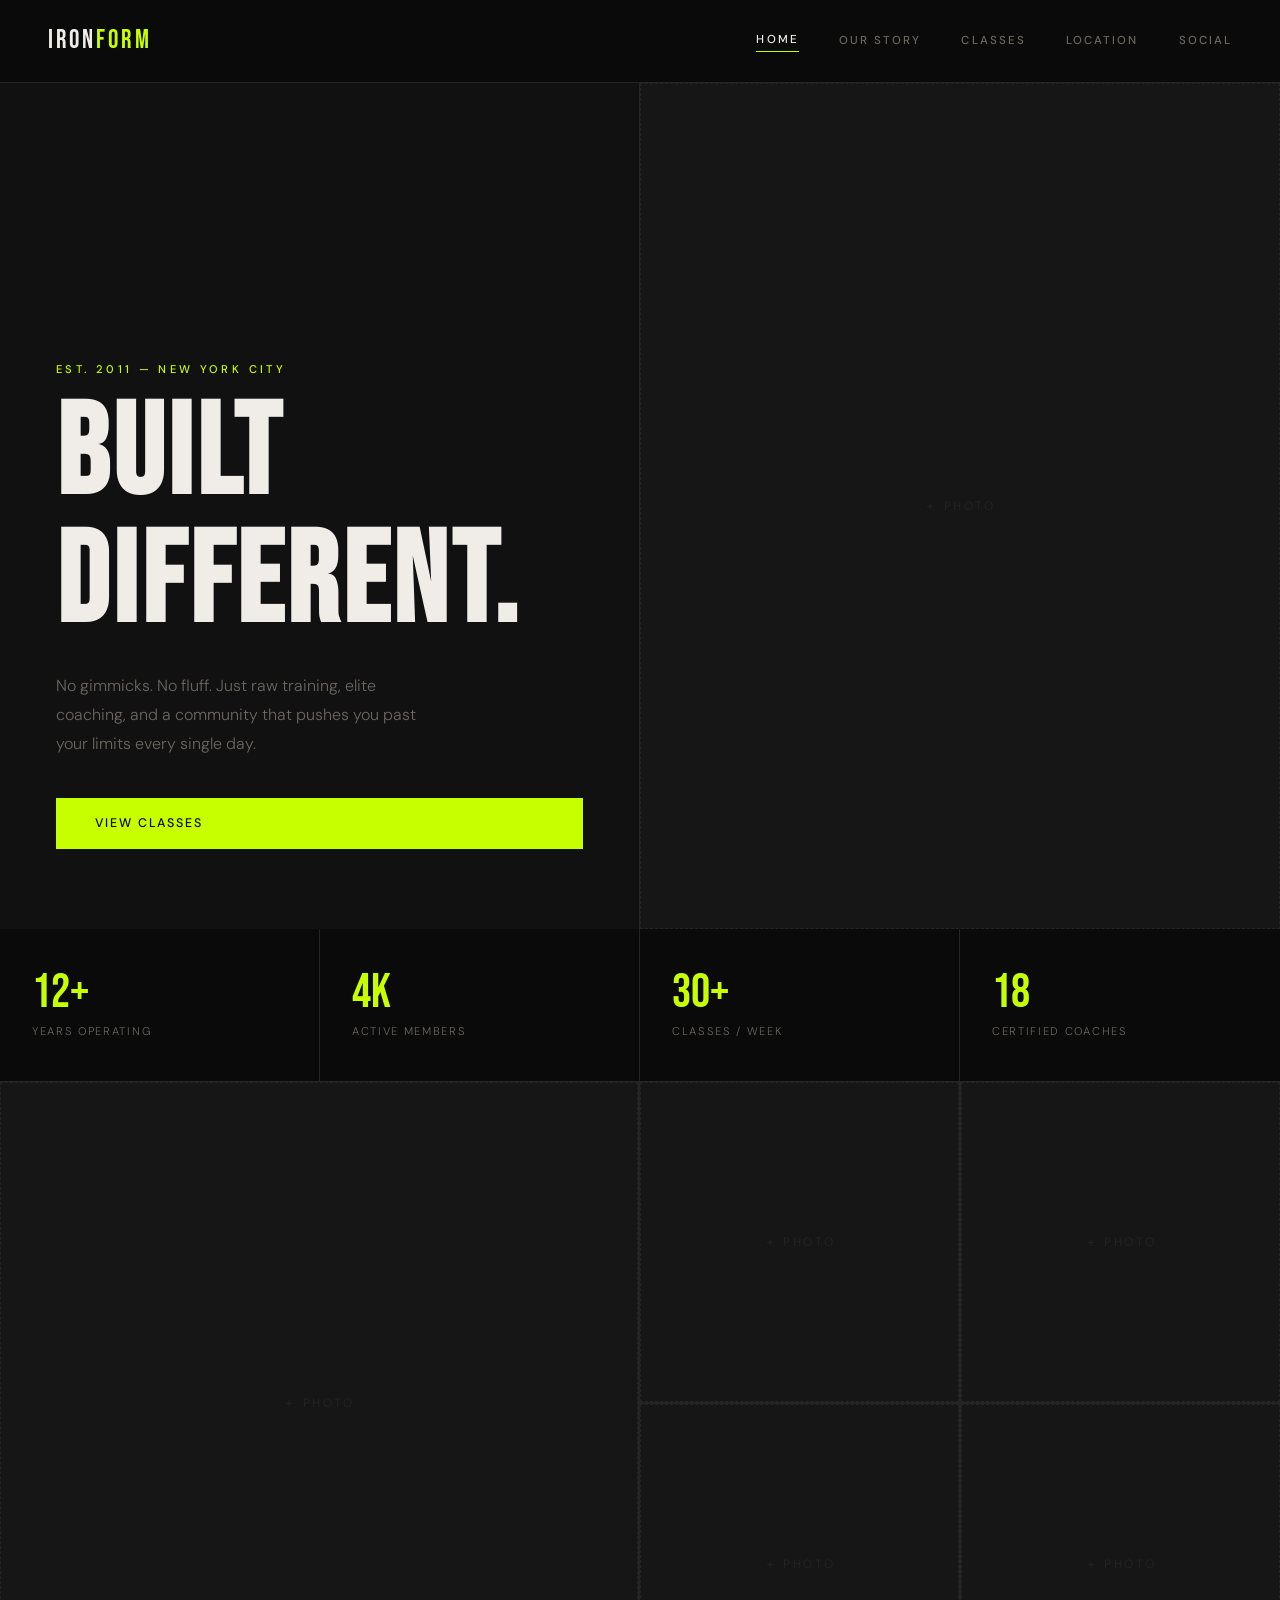
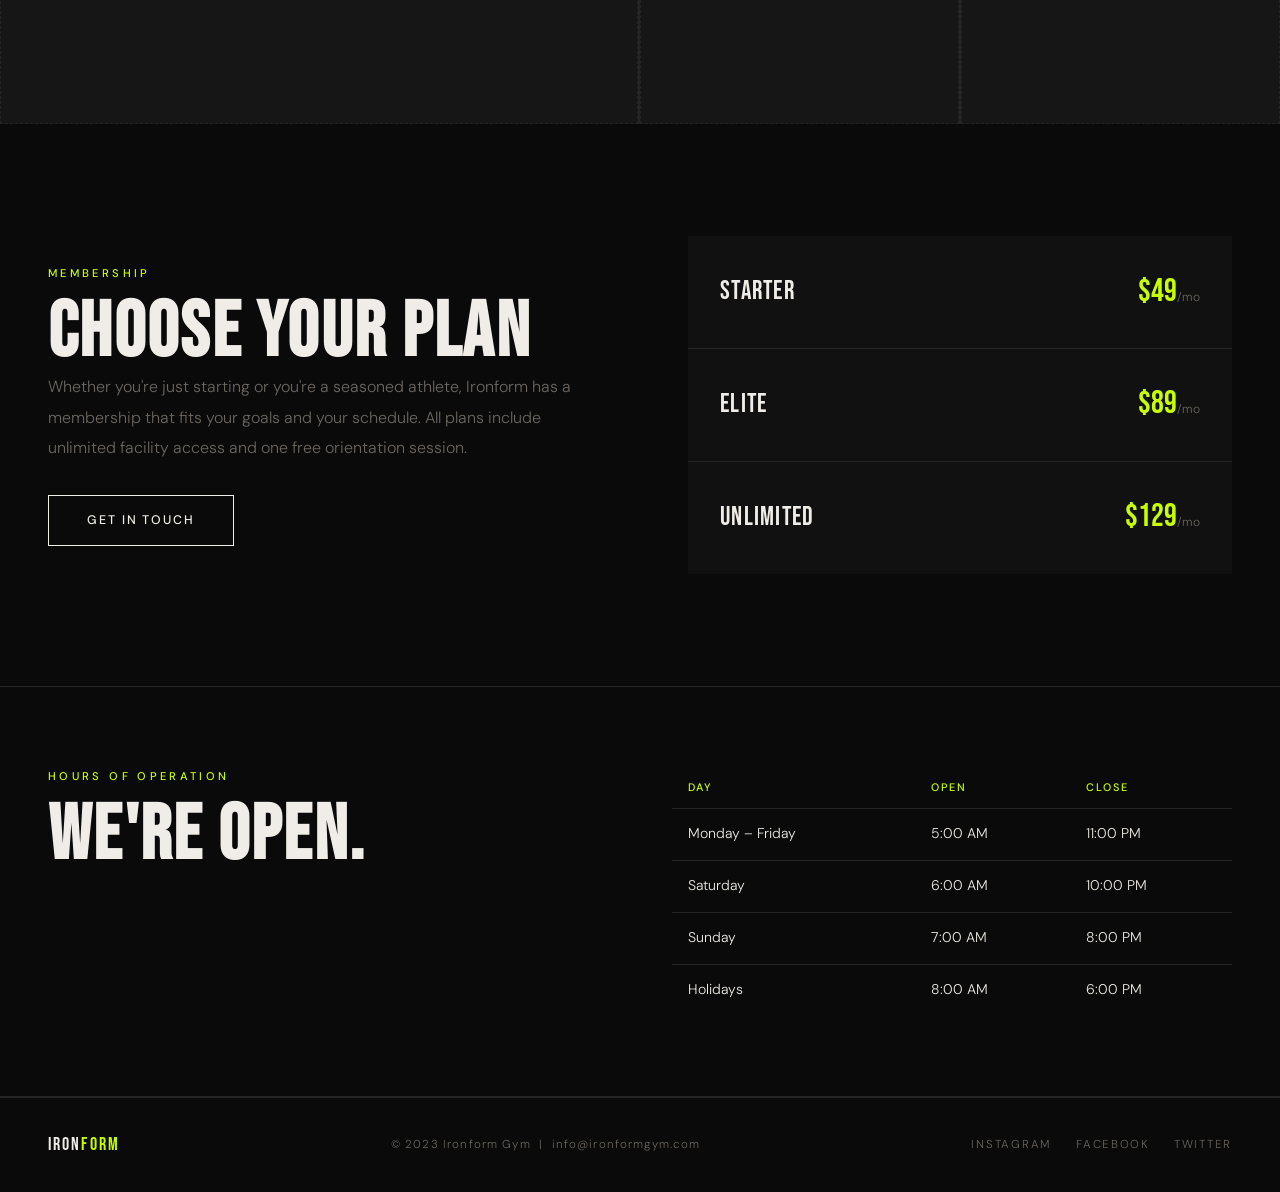
==== index.html @ 866c74dd "Add files via upload" ====
<!DOCTYPE html>
<html lang="en">
<head>
  <meta charset="UTF-8"/>
  <meta name="viewport" content="width=device-width, initial-scale=1.0"/>
  <title>Ironform Gym – Home</title>
  <link rel="stylesheet" href="style.css"/>
</head>
<body>

<header>
  <div class="logo">IRON<span>FORM</span></div>
  <nav>
    <a href="index.html" class="active">Home</a>
    <a href="history.html">Our Story</a>
    <a href="menu.html">Classes</a>
    <a href="location.html">Location</a>
    <a href="social.html">Social</a>
  </nav>
</header>

<!-- HERO -->
<section class="hero">
  <div class="hero-left fade-in">
    <span class="eyebrow">Est. 2011 — New York City</span>
    <h1>BUILT<br>DIFFERENT.</h1>
    <p>No gimmicks. No fluff. Just raw training, elite coaching, and a community that pushes you past your limits every single day.</p>
    <a href="menu.html" class="btn btn-accent fade-in-2">View Classes</a>
  </div>
  <div class="hero-right fade-in-3">
    <!-- Replace src with your photo path e.g. ../Images/hero.jpg -->
    <div class="img-ph" style="min-height:100%;"></div>
  </div>
</section>

<!-- STATS BAR -->
<div class="stats-bar">
  <div class="stat">
    <div class="stat-number">12+</div>
    <div class="stat-label">Years Operating</div>
  </div>
  <div class="stat">
    <div class="stat-number">4K</div>
    <div class="stat-label">Active Members</div>
  </div>
  <div class="stat">
    <div class="stat-number">30+</div>
    <div class="stat-label">Classes / Week</div>
  </div>
  <div class="stat">
    <div class="stat-number">18</div>
    <div class="stat-label">Certified Coaches</div>
  </div>
</div>

<!-- PHOTO GRID -->
<div class="photo-grid">
  <!-- Replace each div with: <img src="../Images/yourphoto.jpg" alt="description"/> -->
  <div class="photo-grid-item span-row"><div class="img-ph"></div></div>
  <div class="photo-grid-item"><div class="img-ph"></div></div>
  <div class="photo-grid-item"><div class="img-ph"></div></div>
  <div class="photo-grid-item"><div class="img-ph"></div></div>
  <div class="photo-grid-item"><div class="img-ph"></div></div>
</div>

<!-- MEMBERSHIP TEASER -->
<section class="membership-teaser">
  <div>
    <span class="eyebrow">Membership</span>
    <h2>CHOOSE YOUR PLAN</h2>
    <p>Whether you're just starting or you're a seasoned athlete, Ironform has a membership that fits your goals and your schedule. All plans include unlimited facility access and one free orientation session.</p>
    <a href="location.html" class="btn">Get In Touch</a>
  </div>
  <div class="plan-cards">
    <div class="plan-card">
      <span class="plan-name">STARTER</span>
      <span class="plan-price">$49<span>/mo</span></span>
    </div>
    <div class="plan-card">
      <span class="plan-name">ELITE</span>
      <span class="plan-price">$89<span>/mo</span></span>
    </div>
    <div class="plan-card">
      <span class="plan-name">UNLIMITED</span>
      <span class="plan-price">$129<span>/mo</span></span>
    </div>
  </div>
</section>

<!-- HOURS -->
<section class="hours-home">
  <div>
    <span class="eyebrow">Hours of Operation</span>
    <h2>WE'RE OPEN.</h2>
  </div>
  <table class="hours-table">
    <thead>
      <tr><th>Day</th><th>Open</th><th>Close</th></tr>
    </thead>
    <tbody>
      <tr><td>Monday – Friday</td><td>5:00 AM</td><td>11:00 PM</td></tr>
      <tr><td>Saturday</td><td>6:00 AM</td><td>10:00 PM</td></tr>
      <tr><td>Sunday</td><td>7:00 AM</td><td>8:00 PM</td></tr>
      <tr><td>Holidays</td><td>8:00 AM</td><td>6:00 PM</td></tr>
    </tbody>
  </table>
</section>

<footer>
  <div class="footer-logo">IRON<span>FORM</span></div>
  <p>© 2023 Ironform Gym &nbsp;|&nbsp; <a href="mailto:info@ironformgym.com">info@ironformgym.com</a></p>
  <div class="social-icons">
    <a href="https://instagram.com" target="_blank">Instagram</a>
    <a href="https://facebook.com" target="_blank">Facebook</a>
    <a href="https://twitter.com" target="_blank">Twitter</a>
  </div>
</footer>

</body>
</html>
---- style.css ----
/* =========================================
   IRONFORM GYM — Shared Stylesheet
   CST2319 Web Programming Final Project
   Aesthetic: Dark editorial minimalism
   ========================================= */

@import url('https://fonts.googleapis.com/css2?family=Bebas+Neue&family=DM+Sans:ital,wght@0,300;0,400;0,500;1,300&display=swap');

/* ---- Variables ---- */
:root {
  --black:    #0a0a0a;
  --off-black: #111111;
  --panel:    #161616;
  --border:   #252525;
  --white:    #f0ede8;
  --dim:      #6b6660;
  --accent:   #c8ff00;
  --sans:     'DM Sans', sans-serif;
  --display:  'Bebas Neue', sans-serif;
}

/* ---- Reset ---- */
*, *::before, *::after { box-sizing: border-box; margin: 0; padding: 0; }
html { scroll-behavior: smooth; }
body {
  font-family: var(--sans);
  background: var(--black);
  color: var(--white);
  line-height: 1.7;
  font-weight: 300;
}
img { display: block; max-width: 100%; }
a { color: inherit; text-decoration: none; }

/* ---- Typography ---- */
h1, h2, h3 { font-family: var(--display); letter-spacing: .03em; line-height: 1; }
h1 { font-size: clamp(3.5rem, 10vw, 8rem); }
h2 { font-size: clamp(2.2rem, 6vw, 5rem); }
h3 { font-size: clamp(1.4rem, 3vw, 2rem); }

.eyebrow {
  font-size: .7rem;
  letter-spacing: .3em;
  text-transform: uppercase;
  color: var(--accent);
  font-weight: 500;
  display: block;
  margin-bottom: .8rem;
}

/* ---- Buttons ---- */
.btn {
  display: inline-block;
  padding: .85rem 2.4rem;
  font-family: var(--sans);
  font-size: .78rem;
  font-weight: 500;
  letter-spacing: .15em;
  text-transform: uppercase;
  border: 1px solid var(--white);
  color: var(--white);
  transition: background .22s, color .22s;
  cursor: pointer;
  background: transparent;
}
.btn:hover { background: var(--white); color: var(--black); }

.btn-accent {
  background: var(--accent);
  color: var(--black);
  border-color: var(--accent);
}
.btn-accent:hover { background: transparent; color: var(--accent); }

/* ---- Header / Nav ---- */
header {
  position: sticky; top: 0; z-index: 200;
  display: flex; align-items: center; justify-content: space-between;
  padding: 1.2rem 3rem;
  background: var(--black);
  border-bottom: 1px solid var(--border);
}
.logo {
  font-family: var(--display);
  font-size: 1.6rem;
  letter-spacing: .12em;
}
.logo span { color: var(--accent); }

nav { display: flex; gap: 2.5rem; align-items: center; }
nav a {
  font-size: .72rem; font-weight: 500;
  letter-spacing: .18em; text-transform: uppercase;
  color: var(--dim); transition: color .2s;
}
nav a:hover, nav a.active { color: var(--white); }
nav a.active { border-bottom: 1px solid var(--accent); padding-bottom: 2px; }

/* ---- Fade-in ---- */
@keyframes fadeUp {
  from { opacity: 0; transform: translateY(18px); }
  to   { opacity: 1; transform: translateY(0); }
}
.fade-in   { animation: fadeUp .7s ease both; }
.fade-in-2 { animation: fadeUp .7s .15s ease both; }
.fade-in-3 { animation: fadeUp .7s .3s ease both; }

/* ==========================================
   IMAGE PLACEHOLDER
   ========================================== */
.img-ph {
  width: 100%; height: 100%;
  display: flex; align-items: center; justify-content: center;
  flex-direction: column; gap: .5rem;
  background: var(--panel);
  border: 1px dashed var(--border);
  color: var(--dim); font-size: .7rem;
  letter-spacing: .15em; text-transform: uppercase;
}
.img-ph::before { content: '＋ photo'; font-size: .75rem; color: var(--border); letter-spacing: .2em; }

/* ==========================================
   HOME PAGE
   ========================================== */

/* Hero */
.hero {
  min-height: 94vh;
  display: grid;
  grid-template-columns: 1fr 1fr;
}
.hero-left {
  display: flex; flex-direction: column; justify-content: flex-end;
  padding: 5rem 3.5rem;
  background: var(--off-black);
  border-right: 1px solid var(--border);
}
.hero-left h1 { margin-bottom: 1.5rem; }
.hero-left p { color: var(--dim); max-width: 380px; margin-bottom: 2.5rem; font-size: 1rem; line-height: 1.8; }
.hero-right {
  position: relative; overflow: hidden;
  background: var(--panel);
  min-height: 500px;
}
.hero-right img { width: 100%; height: 100%; object-fit: cover; }

/* Stats bar */
.stats-bar {
  display: grid;
  grid-template-columns: repeat(4, 1fr);
  border-bottom: 1px solid var(--border);
}
.stat {
  padding: 2.5rem 2rem;
  border-right: 1px solid var(--border);
  transition: background .25s;
}
.stat:last-child { border-right: none; }
.stat:hover { background: var(--panel); }
.stat-number { font-family: var(--display); font-size: 3rem; color: var(--accent); line-height: 1; margin-bottom: .3rem; }
.stat-label  { font-size: .7rem; letter-spacing: .15em; text-transform: uppercase; color: var(--dim); }

/* Photo grid */
.photo-grid {
  display: grid;
  grid-template-columns: 2fr 1fr 1fr;
  grid-template-rows: 320px 320px;
  gap: 2px;
  background: var(--border);
}
.photo-grid-item { overflow: hidden; position: relative; }
.photo-grid-item.span-row { grid-row: span 2; }
.photo-grid-item img { width: 100%; height: 100%; object-fit: cover; transition: transform .5s ease; }
.photo-grid-item:hover img { transform: scale(1.04); }

/* Membership teaser */
.membership-teaser {
  padding: 7rem 3rem;
  display: grid;
  grid-template-columns: 1fr 1fr;
  gap: 6rem;
  align-items: center;
  border-bottom: 1px solid var(--border);
}
.membership-teaser p { color: var(--dim); margin-bottom: 2rem; line-height: 1.9; }

.plan-cards { display: flex; flex-direction: column; gap: 1px; background: var(--border); }
.plan-card {
  background: var(--off-black); padding: 1.8rem 2rem;
  display: flex; justify-content: space-between; align-items: center;
  transition: background .25s;
}
.plan-card:hover { background: var(--panel); }
.plan-name  { font-family: var(--display); font-size: 1.6rem; letter-spacing: .05em; }
.plan-price { font-family: var(--display); font-size: 2rem; color: var(--accent); }
.plan-price span { font-family: var(--sans); font-size: .75rem; color: var(--dim); }

/* Hours on home */
.hours-home {
  padding: 5rem 3rem;
  display: grid;
  grid-template-columns: 1fr 1fr;
  gap: 4rem;
  border-bottom: 1px solid var(--border);
}
.hours-home h2 { margin-bottom: 2rem; }

/* ==========================================
   SHARED HOURS TABLE
   ========================================== */
.hours-table { width: 100%; border-collapse: collapse; font-size: .88rem; }
.hours-table th {
  text-align: left; padding: .7rem 1rem;
  font-family: var(--sans); font-weight: 500;
  font-size: .68rem; letter-spacing: .18em; text-transform: uppercase;
  color: var(--accent); border-bottom: 1px solid var(--border);
}
.hours-table td { padding: .85rem 1rem; border-bottom: 1px solid var(--border); color: var(--white); font-weight: 300; }
.hours-table tr:last-child td { border-bottom: none; }
.hours-table tbody tr:hover td { color: var(--accent); }

/* ==========================================
   HISTORY PAGE
   ========================================== */
.page-hero { padding: 6rem 3rem 4rem; border-bottom: 1px solid var(--border); }
.page-hero h1 { max-width: 900px; }

.history-intro {
  display: grid; grid-template-columns: 1fr 1fr;
  border-bottom: 1px solid var(--border);
}
.history-intro-img {
  min-height: 500px; background: var(--panel);
  overflow: hidden; border-right: 1px solid var(--border);
}
.history-intro-img img { width: 100%; height: 100%; object-fit: cover; }
.history-intro-text {
  padding: 5rem 3.5rem;
  display: flex; flex-direction: column; justify-content: center;
}
.history-intro-text p { color: var(--dim); margin-bottom: 1.2rem; line-height: 1.9; max-width: 460px; }

.timeline { padding: 6rem 3rem; max-width: 800px; margin: 0 auto; }
.timeline > h2 { margin-bottom: 4rem; }
.tl-item {
  display: grid; grid-template-columns: 100px 1fr;
  gap: 2rem; padding: 2.5rem 0;
  border-bottom: 1px solid var(--border);
}
.tl-item:last-child { border-bottom: none; }
.tl-year { font-family: var(--display); font-size: 2.5rem; color: var(--accent); line-height: 1; padding-top: .2rem; }
.tl-body h3 { margin-bottom: .6rem; font-size: 1.3rem; }
.tl-body p  { color: var(--dim); font-size: .92rem; line-height: 1.8; }

/* ==========================================
   MENU / CLASSES PAGE
   ========================================== */
.jump-links {
  display: flex; gap: 0; border-bottom: 1px solid var(--border); overflow-x: auto;
}
.jump-links a {
  flex-shrink: 0; padding: 1.2rem 2rem;
  font-size: .7rem; letter-spacing: .18em; text-transform: uppercase;
  color: var(--dim); border-right: 1px solid var(--border);
  transition: color .2s, background .2s;
}
.jump-links a:hover { color: var(--white); background: var(--panel); }

.schedule-section {
  padding: 4rem 3rem; border-bottom: 1px solid var(--border);
  max-width: 900px; margin: 0 auto;
}
.schedule-section > h2 { margin-bottom: 3rem; }

.class-item {
  display: grid; grid-template-columns: 1fr auto;
  gap: 2rem; align-items: start;
  padding: 1.8rem 0; border-bottom: 1px solid var(--border);
}
.class-item:last-child { border-bottom: none; }
.class-name  { font-family: var(--display); font-size: 1.7rem; letter-spacing: .04em; margin-bottom: .3rem; }
.class-desc  { color: var(--dim); font-size: .88rem; line-height: 1.7; }
.class-tag   {
  display: inline-block; margin-top: .6rem;
  border: 1px solid var(--border); color: var(--dim);
  font-size: .65rem; letter-spacing: .15em; text-transform: uppercase;
  padding: .25rem .7rem;
}
.class-time  { font-family: var(--display); font-size: 1.3rem; color: var(--accent); text-align: right; white-space: nowrap; }
.class-duration { font-size: .72rem; letter-spacing: .12em; text-transform: uppercase; color: var(--dim); text-align: right; margin-top: .3rem; }

/* ==========================================
   LOCATION PAGE
   ========================================== */
.location-split {
  display: grid; grid-template-columns: 1fr 1fr;
  min-height: 60vh; border-bottom: 1px solid var(--border);
}
.map-area {
  background: var(--panel); border-right: 1px solid var(--border);
  display: flex; align-items: center; justify-content: center;
  color: var(--dim); font-size: .75rem; letter-spacing: .15em; text-transform: uppercase;
  flex-direction: column; gap: .5rem; min-height: 400px;
}
.map-area::before { content: '📍'; font-size: 2rem; margin-bottom: .5rem; }

.contact-info { padding: 5rem 3.5rem; display: flex; flex-direction: column; justify-content: center; gap: 2rem; }
.contact-info h2 { margin-bottom: .5rem; }
.contact-row { display: flex; flex-direction: column; gap: .3rem; border-bottom: 1px solid var(--border); padding-bottom: 1.5rem; }
.contact-row-label { font-size: .68rem; letter-spacing: .2em; text-transform: uppercase; color: var(--accent); }
.contact-row-value { font-size: 1rem; color: var(--white); }
.contact-row-value a { color: var(--white); border-bottom: 1px solid var(--border); transition: border-color .2s; }
.contact-row-value a:hover { border-color: var(--accent); }

.contact-form-section {
  padding: 5rem 3rem;
  display: grid; grid-template-columns: 1fr 1fr;
  gap: 6rem; align-items: start;
  border-bottom: 1px solid var(--border);
}
.contact-form-section > div:first-child p { color: var(--dim); line-height: 1.9; margin-top: 1rem; }

.form-group { margin-bottom: 1.4rem; }
.form-group label {
  display: block; font-size: .68rem; letter-spacing: .2em;
  text-transform: uppercase; color: var(--dim); margin-bottom: .5rem;
}
.form-group input,
.form-group textarea {
  width: 100%;
  background: var(--panel); border: 1px solid var(--border);
  color: var(--white); font-family: var(--sans); font-size: .92rem; font-weight: 300;
  padding: .85rem 1rem; outline: none; transition: border-color .2s;
}
.form-group input:focus,
.form-group textarea:focus { border-color: var(--accent); }
.form-group textarea { height: 120px; resize: vertical; }

/* ==========================================
   FOOTER
   ========================================== */
footer {
  display: flex; align-items: center; justify-content: space-between;
  padding: 2rem 3rem; border-top: 1px solid var(--border);
  font-size: .72rem; letter-spacing: .1em; color: var(--dim);
  flex-wrap: wrap; gap: 1rem;
}
footer a { color: var(--dim); transition: color .2s; }
footer a:hover { color: var(--accent); }
.footer-logo { font-family: var(--display); font-size: 1.1rem; color: var(--white); letter-spacing: .12em; }
.footer-logo span { color: var(--accent); }
.social-icons { display: flex; gap: 1.5rem; font-size: .72rem; letter-spacing: .15em; text-transform: uppercase; }
.social-icons a { color: var(--dim); }
.social-icons a:hover { color: var(--accent); }

/* ==========================================
   RESPONSIVE
   ========================================== */
@media (max-width: 900px) {
  header { padding: 1rem 1.5rem; }
  .hero  { grid-template-columns: 1fr; }
  .hero-right { min-height: 300px; }
  .stats-bar { grid-template-columns: 1fr 1fr; }
  .photo-grid { grid-template-columns: 1fr 1fr; grid-template-rows: 240px 240px 240px; }
  .photo-grid-item.span-row { grid-row: span 1; }
  .membership-teaser, .hours-home, .history-intro, .contact-form-section { grid-template-columns: 1fr; gap: 2rem; }
  .location-split { grid-template-columns: 1fr; }
  nav { gap: 1.2rem; }
  footer { flex-direction: column; text-align: center; }
}
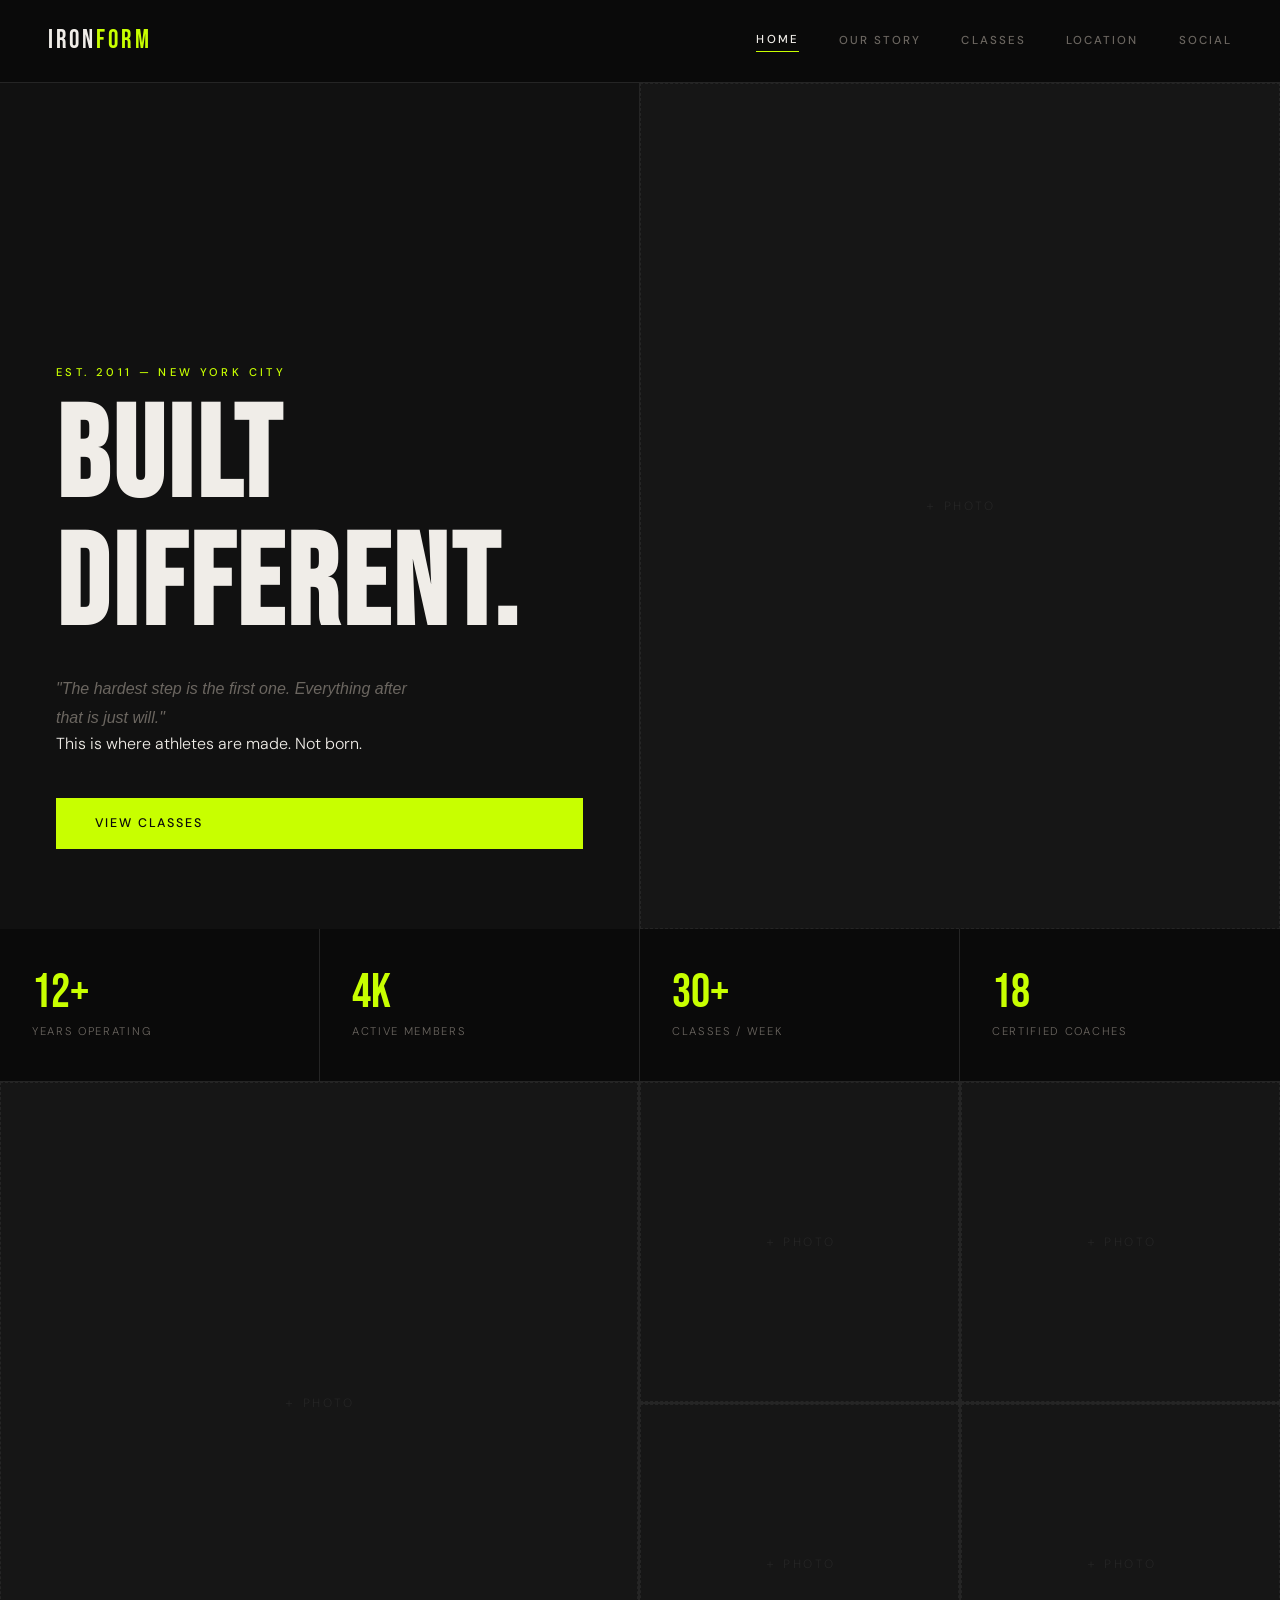
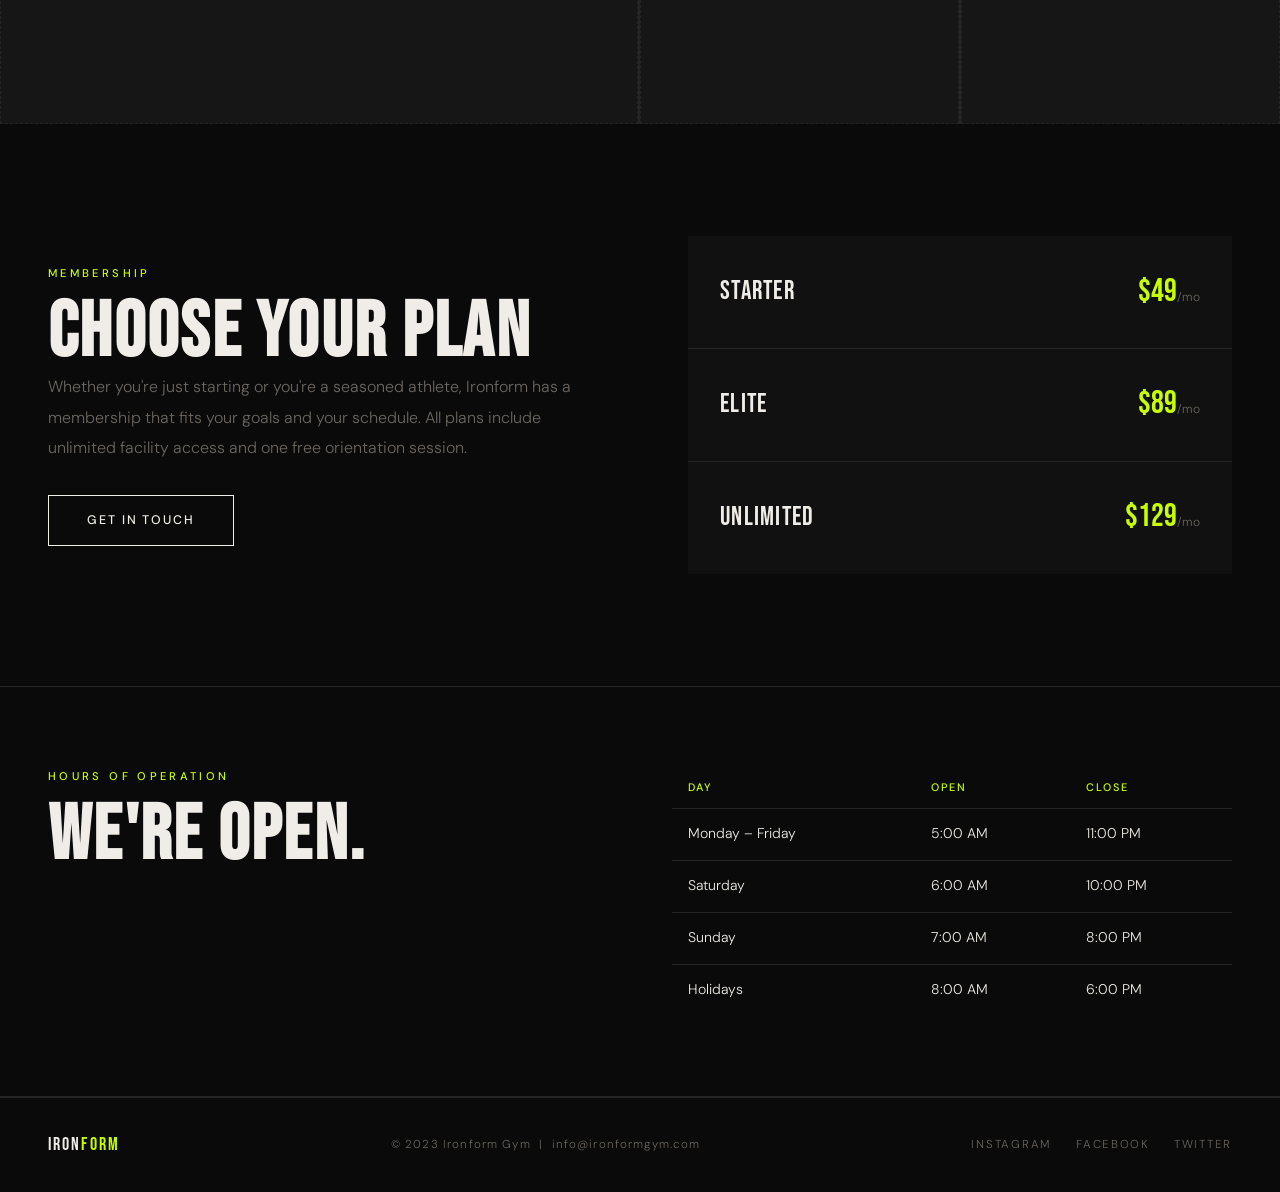
==== commit a370cc3b: "Rename index (2).html to index.html" ====
--- a/index.html
+++ b/index.html
@@ -24,7 +24,8 @@
   <div class="hero-left fade-in">
     <span class="eyebrow">Est. 2011 — New York City</span>
     <h1>BUILT<br>DIFFERENT.</h1>
-    <p>No gimmicks. No fluff. Just raw training, elite coaching, and a community that pushes you past your limits every single day.</p>
+    <p style="font-style:italic; color:var(--dim); margin-bottom:.6rem;">"The hardest step is the first one. Everything after that is just will."</p>
+    <p style="margin-top:-.8rem; margin-bottom:2.5rem; color:var(--white); font-style:normal;">This is where athletes are made. Not born.</p>
     <a href="menu.html" class="btn btn-accent fade-in-2">View Classes</a>
   </div>
   <div class="hero-right fade-in-3">
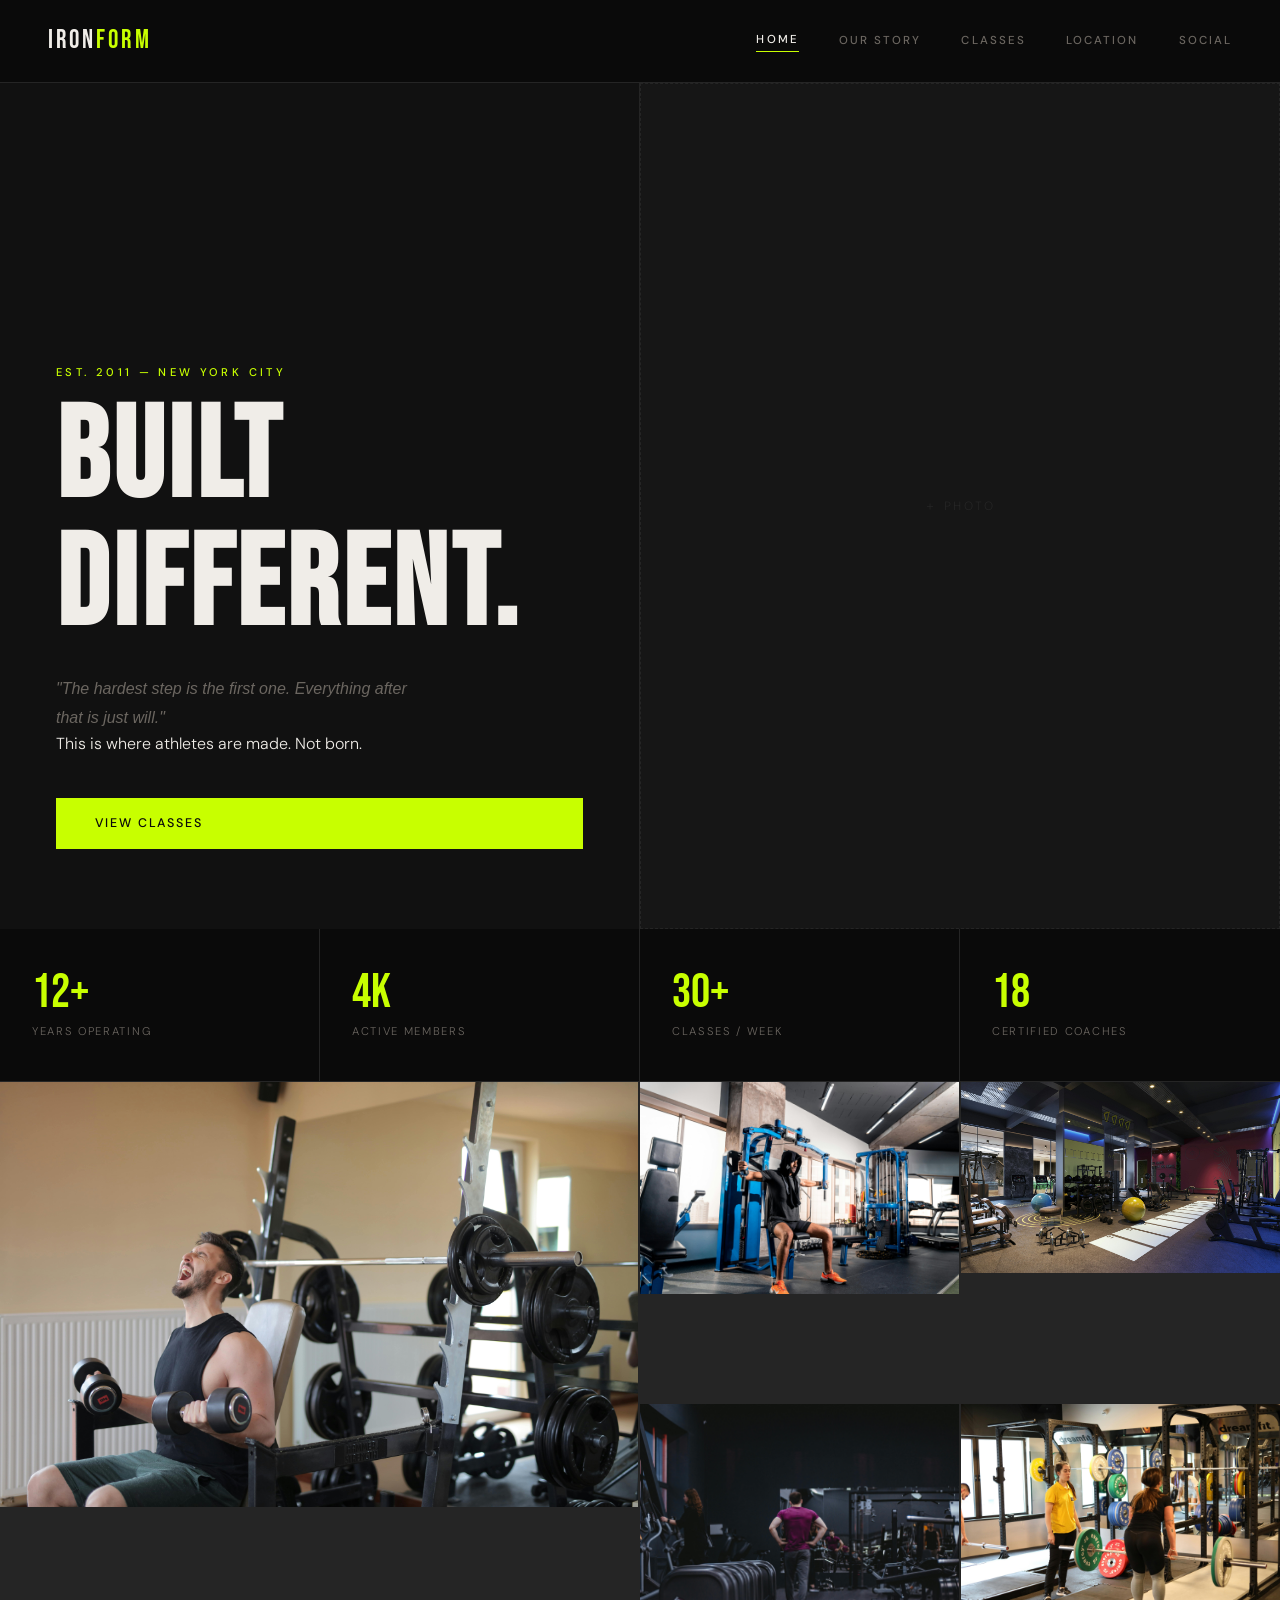
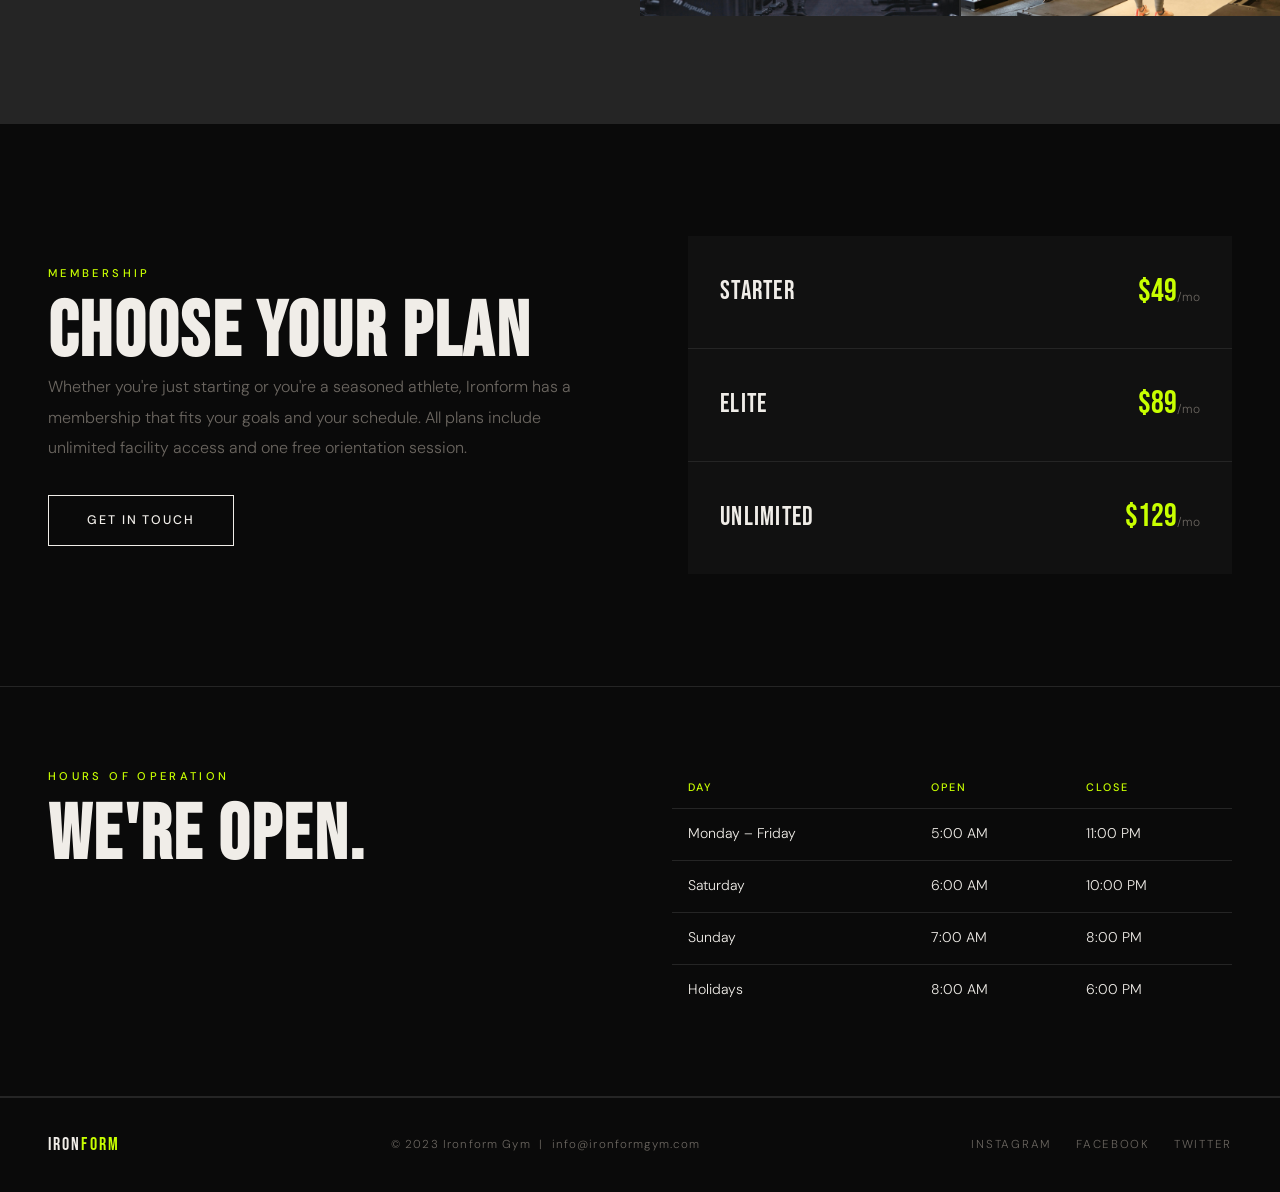
==== commit 30e6a2ab: "Added Images Still needs some work." ====
--- a/index.html
+++ b/index.html
@@ -57,11 +57,19 @@
 <!-- PHOTO GRID -->
 <div class="photo-grid">
   <!-- Replace each div with: <img src="../Images/yourphoto.jpg" alt="description"/> -->
-  <div class="photo-grid-item span-row"><div class="img-ph"></div></div>
+
+  <img src="./Images/pexels-olly-3917658.jpg" alt="description"/>
+  <img src="./Images/pexels-elkady-14616295.jpg" alt="description"/>
+  <img src="./Images/pexels-eyecon-design-500632474-17211446.jpg" alt="description"/>
+  <img src=""/>
+  <img src="./Images/pexels-sarazhizmailov-13104546.jpg" alt="description"/>
+  <img src="./Images/pexels-jose-antonio-otegui-auzmendi-2150489988-31255961.jpg" alt="description"/>
+
+  <!-- <div class="photo-grid-item span-row"><div class="img-ph"></div></div>
   <div class="photo-grid-item"><div class="img-ph"></div></div>
   <div class="photo-grid-item"><div class="img-ph"></div></div>
   <div class="photo-grid-item"><div class="img-ph"></div></div>
-  <div class="photo-grid-item"><div class="img-ph"></div></div>
+  <div class="photo-grid-item"><div class="img-ph"></div></div> -->
 </div>
 
 <!-- MEMBERSHIP TEASER -->
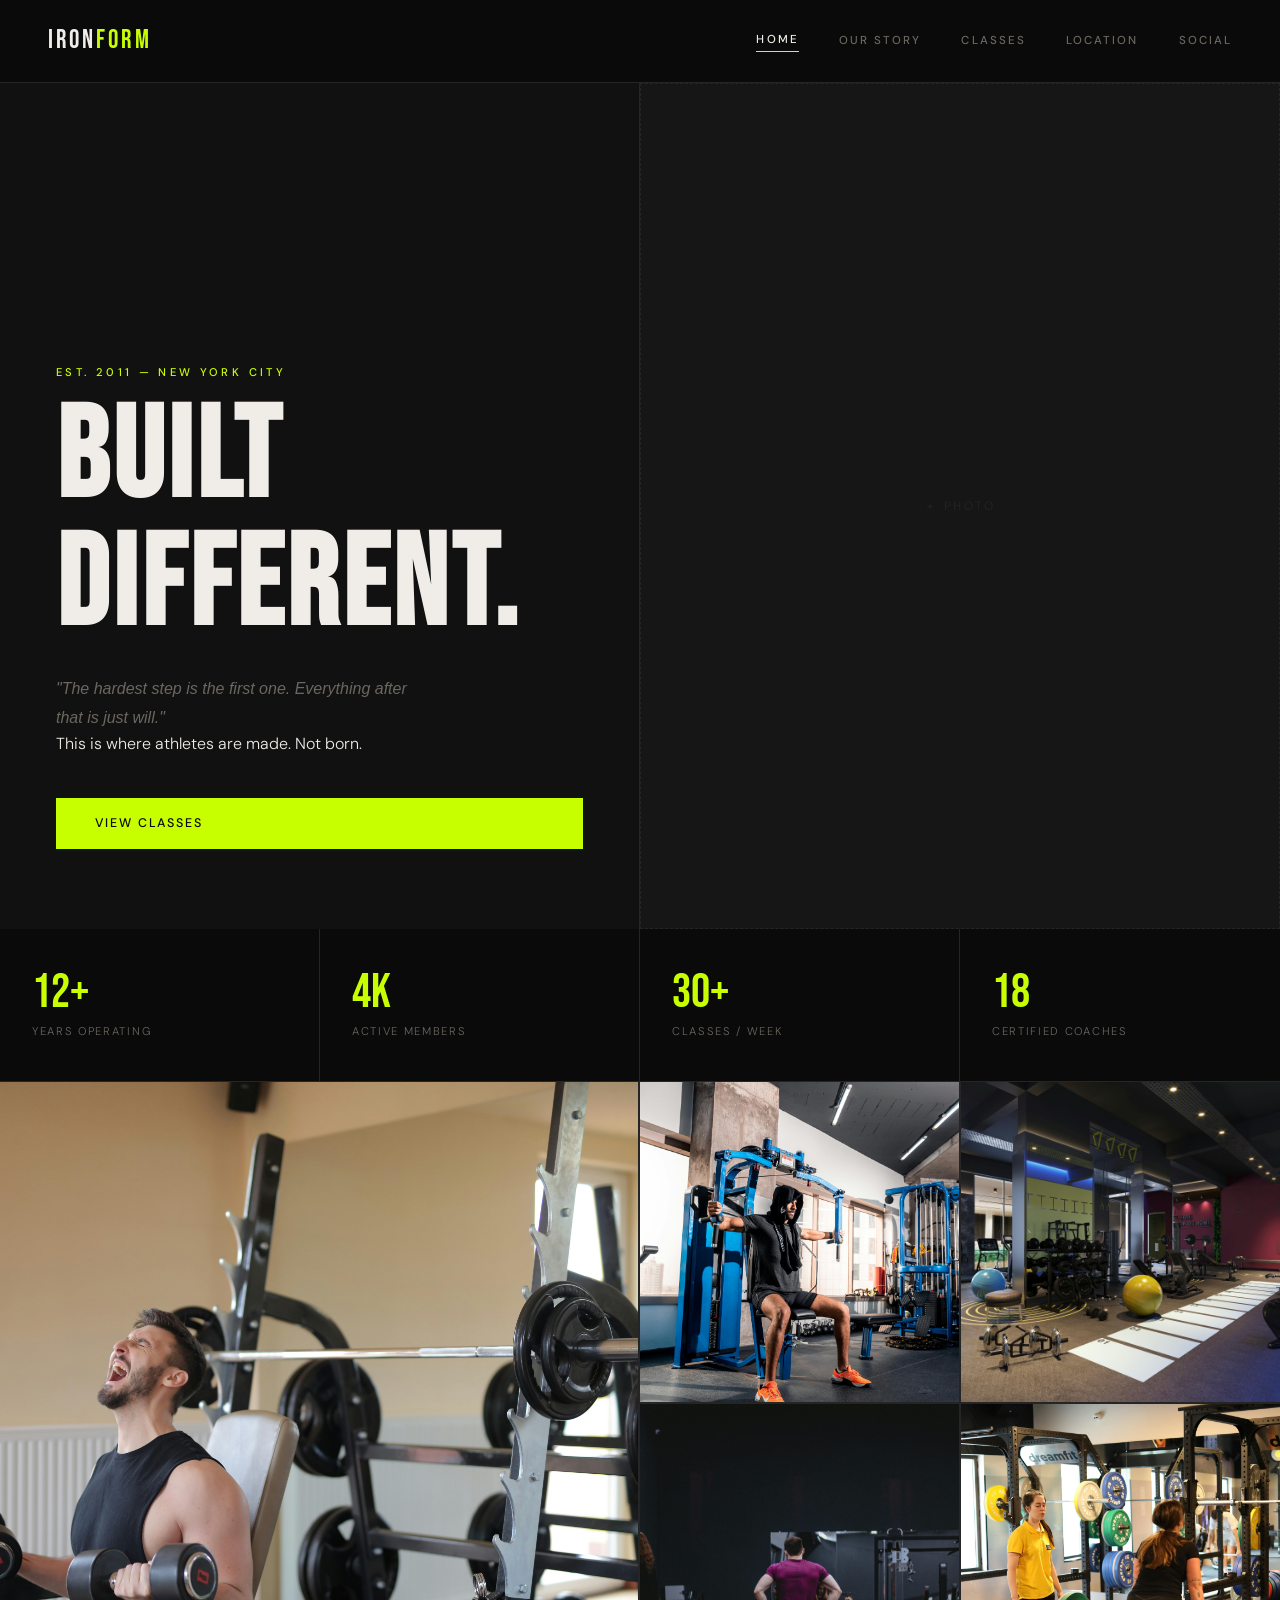
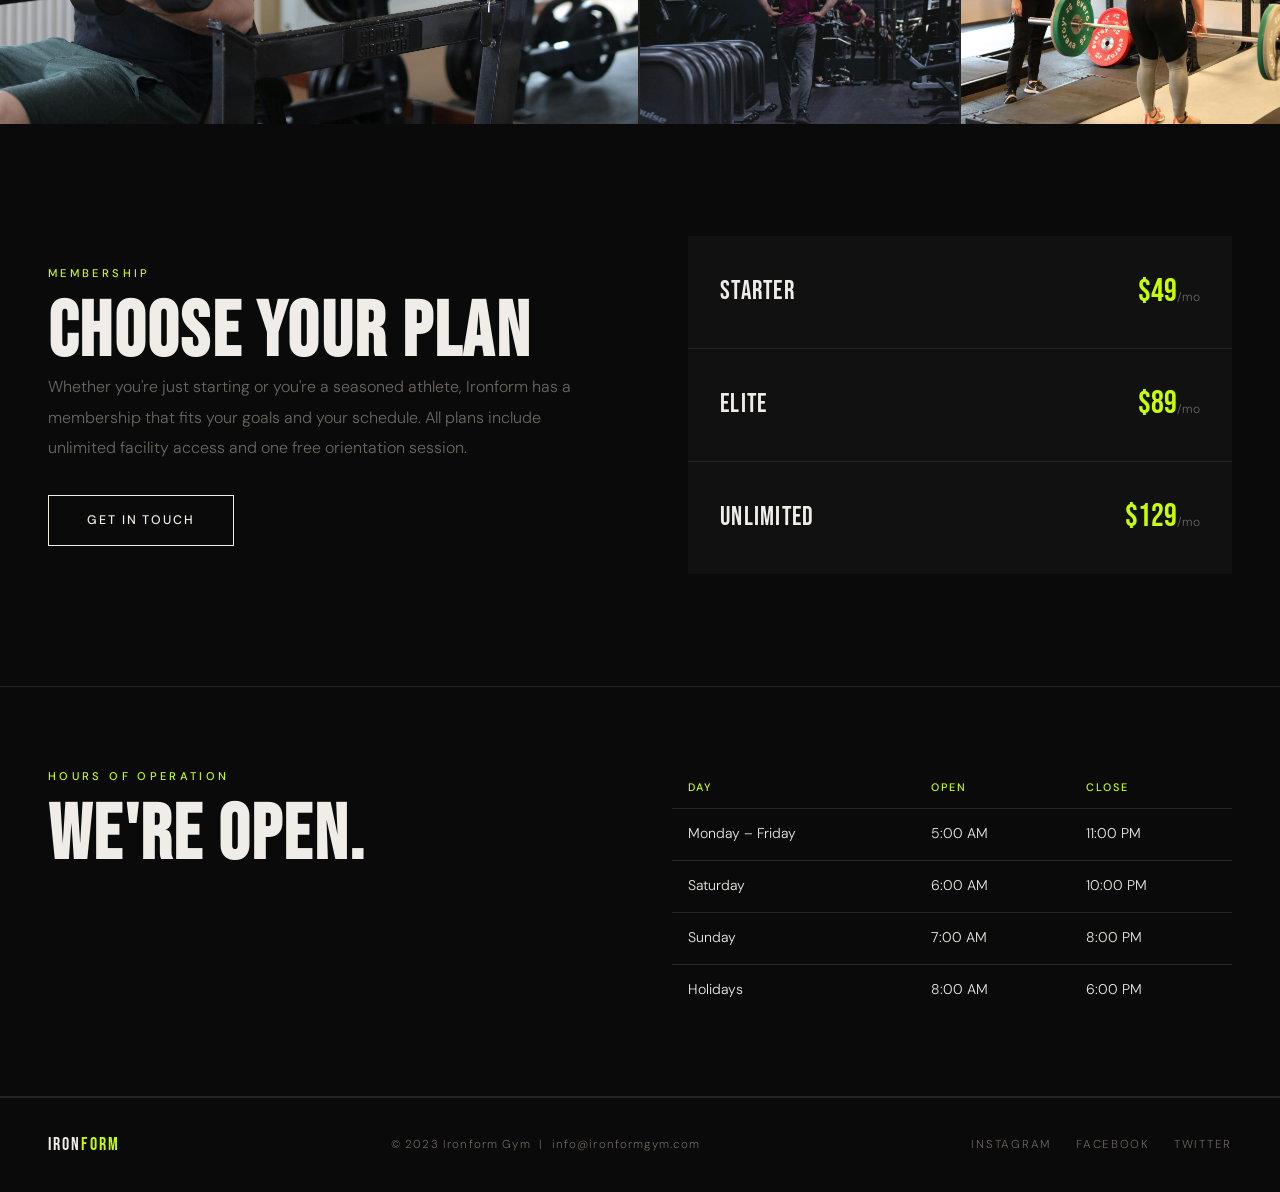
==== commit 249146ab: "fixed image layout" ====
--- a/index.html
+++ b/index.html
@@ -56,20 +56,21 @@
 
 <!-- PHOTO GRID -->
 <div class="photo-grid">
-  <!-- Replace each div with: <img src="../Images/yourphoto.jpg" alt="description"/> -->
-
-  <img src="./Images/pexels-olly-3917658.jpg" alt="description"/>
-  <img src="./Images/pexels-elkady-14616295.jpg" alt="description"/>
-  <img src="./Images/pexels-eyecon-design-500632474-17211446.jpg" alt="description"/>
-  <img src=""/>
-  <img src="./Images/pexels-sarazhizmailov-13104546.jpg" alt="description"/>
-  <img src="./Images/pexels-jose-antonio-otegui-auzmendi-2150489988-31255961.jpg" alt="description"/>
-
-  <!-- <div class="photo-grid-item span-row"><div class="img-ph"></div></div>
-  <div class="photo-grid-item"><div class="img-ph"></div></div>
-  <div class="photo-grid-item"><div class="img-ph"></div></div>
-  <div class="photo-grid-item"><div class="img-ph"></div></div>
-  <div class="photo-grid-item"><div class="img-ph"></div></div> -->
+  <div class="photo-grid-item span-row">
+    <img src="./Images/pexels-olly-3917658.jpg" alt="Athlete lifting weights"/>
+  </div>
+  <div class="photo-grid-item">
+    <img src="./Images/pexels-elkady-14616295.jpg" alt="Strength training"/>
+  </div>
+  <div class="photo-grid-item">
+    <img src="./Images/pexels-eyecon-design-500632474-17211446.jpg" alt="Gym workout"/>
+  </div>
+  <div class="photo-grid-item">
+    <img src="./Images/pexels-sarazhizmailov-13104546.jpg" alt="Fitness intensity"/>
+  </div>
+  <div class="photo-grid-item">
+    <img src="./Images/pexels-jose-antonio-otegui-auzmendi-2150489988-31255961.jpg" alt="Training equipment"/>
+  </div>
 </div>
 
 <!-- MEMBERSHIP TEASER -->
